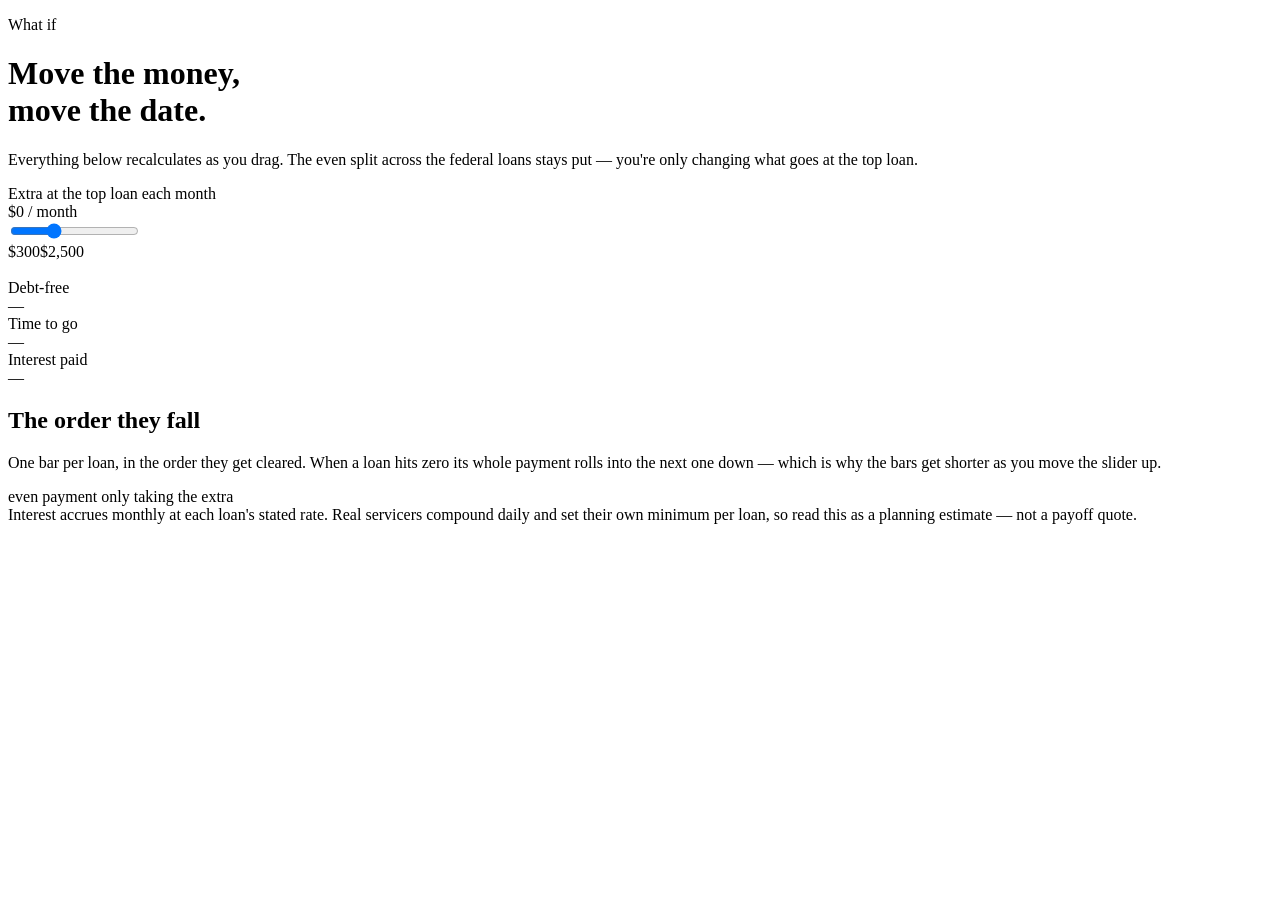
==== calculator.html @ 918f2539 "Rename Calculator.html to calculator.html" ====
<!DOCTYPE html>
<html lang="en">
<head>
<meta charset="utf-8">
<meta name="viewport" content="width=device-width, initial-scale=1">
<title>What if &middot; Paying It Down</title>
<link rel="preconnect" href="https://fonts.googleapis.com">
<link rel="preconnect" href="https://fonts.gstatic.com" crossorigin>
<link href="https://fonts.googleapis.com/css2?family=Archivo+Black&family=DM+Mono:wght@400;500&family=DM+Sans:opsz,wght@9..40,400;9..40,500;9..40,700&display=swap" rel="stylesheet">
<link rel="stylesheet" href="style.css">
</head>
<body>
<div class="wrap">
  <div id="nav"></div>

  <p class="eyebrow">What if</p>
  <h1 class="small">Move the money,<br>move the date.</h1>
  <p class="sub">Everything below recalculates as you drag. The even split across the federal loans
     stays put &mdash; you're only changing what goes at the top loan.</p>

  <div class="panel">
    <span class="panel-label">Extra at the top loan each month</span>
    <div class="amount"><span id="focus">$0</span><span class="per"> / month</span></div>
    <input type="range" id="slider" min="300" max="2500" step="25" value="1000"
           aria-label="Extra put toward the highest-rate loan each month">
    <div class="ticks"><span>$300</span><span>$2,500</span></div>

    <div class="tally">
      <span id="tFocus"></span><br>
      <span id="tSpread"></span>
      <span class="rule"></span>
      <b id="tTotal"></b>
    </div>

    <div class="stats" aria-live="polite">
      <div><div class="stat-k">Debt&#8209;free</div><div class="stat-v" id="sFree">&mdash;</div><div class="stat-d" id="dFree"></div></div>
      <div><div class="stat-k">Time to go</div><div class="stat-v" id="sTime">&mdash;</div><div class="stat-d" id="dTime"></div></div>
      <div><div class="stat-k">Interest paid</div><div class="stat-v" id="sInt">&mdash;</div><div class="stat-d" id="dInt"></div></div>
    </div>
  </div>

  <section class="sec">
    <h2>The order they fall</h2>
    <p class="sec-note">One bar per loan, in the order they get cleared. When a loan hits zero its
       whole payment rolls into the next one down &mdash; which is why the bars get shorter as you
       move the slider up.</p>
    <div class="legend">
      <span><i class="chip pale"></i> even payment only</span>
      <span><i class="chip solid"></i> taking the extra</span>
    </div>
    <div class="ladder" id="ladder"></div>
    <div class="axis"><span></span><span></span>
      <div class="axis-line"><span id="axStart"></span><span id="axEnd"></span></div>
      <span></span>
    </div>
  </section>

  <div id="give"></div>

  <footer>
    Interest accrues monthly at each loan's stated rate. Real servicers compound daily and set
    their own minimum per loan, so read this as a planning estimate &mdash; not a payoff quote.
  </footer>
</div>

<script src="data.js"></script>
<script src="engine.js"></script>
<script>
(function(){
  var cfg = window.LOAN_DATA, P = window.Payoff;
  var SPREAD = cfg.spreadMonthly || 0;

  document.getElementById('nav').innerHTML = P.nav('calculator');
  document.getElementById('give').innerHTML = P.giveSection(cfg);

  var ordered = P.order(cfg.loans);
  var ladder = document.getElementById('ladder');
  ordered.forEach(function(l){
    var row = document.createElement('div');
    row.className = 'rung';
    row.innerHTML =
      '<span class="rung-name">' + l.name + '</span>' +
      '<span class="rung-apr">' + l.apr.toFixed(2) + '%</span>' +
      '<span class="rung-track"><span class="rung-bar"></span><span class="rung-focus"></span></span>' +
      '<span class="rung-when"></span>';
    ladder.appendChild(row);
  });
  var pales = ladder.querySelectorAll('.rung-bar');
  var hots  = ladder.querySelectorAll('.rung-focus');
  var whens = ladder.querySelectorAll('.rung-when');

  var base = P.simulate(cfg, cfg.focusMonthly, SPREAD);
  var slider = document.getElementById('slider');
  slider.value = cfg.focusMonthly;

  function draw(){
    var f = +slider.value;
    var r = P.simulate(cfg, f, SPREAD);

    document.getElementById('focus').textContent = P.money(f);
    document.getElementById('tFocus').textContent = P.money(f) + ' at the top loan';
    document.getElementById('tSpread').textContent = SPREAD
      ? P.money(SPREAD) + ' split evenly across the federal loans, from ' + P.monthLabel(cfg, r.splitAt)
      : 'no even split configured';
    document.getElementById('tTotal').textContent = P.money(f + SPREAD) + ' out the door each month';

    document.getElementById('sFree').textContent = r.ok ? P.monthLabel(cfg, r.months) : 'a very long time';
    var y = Math.floor(r.months / 12), mo = r.months % 12;
    document.getElementById('sTime').textContent = y ? (mo ? y + 'y ' + mo + 'm' : y + 'y') : mo + 'm';
    document.getElementById('dTime').textContent = r.months + ' payments';
    document.getElementById('sInt').textContent = P.money2(r.interest);

    var dm = base.months - r.months, di = base.interest - r.interest;
    var eF = document.getElementById('dFree'), eI = document.getElementById('dInt');
    if (f === cfg.focusMonthly){
      eF.textContent = 'the current plan'; eF.className = 'stat-d down';
      eI.textContent = 'the current plan'; eI.className = 'stat-d down';
    } else {
      eF.textContent = dm > 0 ? dm + ' months sooner' : dm < 0 ? (-dm) + ' months later' : 'same finish';
      eF.className = 'stat-d ' + (dm > 0 ? 'up' : 'down');
      eI.textContent = di > 0 ? P.money2(di) + ' saved' : di < 0 ? P.money2(-di) + ' more' : 'no change';
      eI.className = 'stat-d ' + (di > 0 ? 'up' : 'down');
    }

    var span = Math.max(r.months, 1);
    r.rows.forEach(function(row, i){
      var b = row.began || 1, e = row.done || r.months, h = row.hot;
      pales[i].style.left  = ((b - 1) / span * 100) + '%';
      pales[i].style.width = Math.max((e - b + 1) / span * 100, 1.4) + '%';
      if (h){
        hots[i].style.display = '';
        hots[i].style.left  = ((h - 1) / span * 100) + '%';
        hots[i].style.width = Math.max((e - h + 1) / span * 100, 1.4) + '%';
      } else {
        hots[i].style.display = 'none';
      }
      whens[i].textContent = row.done ? P.monthLabel(cfg, row.done) : '';
    });
    document.getElementById('axStart').textContent = P.monthLabel(cfg, 1);
    document.getElementById('axEnd').textContent = r.ok ? P.monthLabel(cfg, r.months) : '';
  }

  slider.addEventListener('input', draw);
  draw();
})();
</script>
</body>
</html>
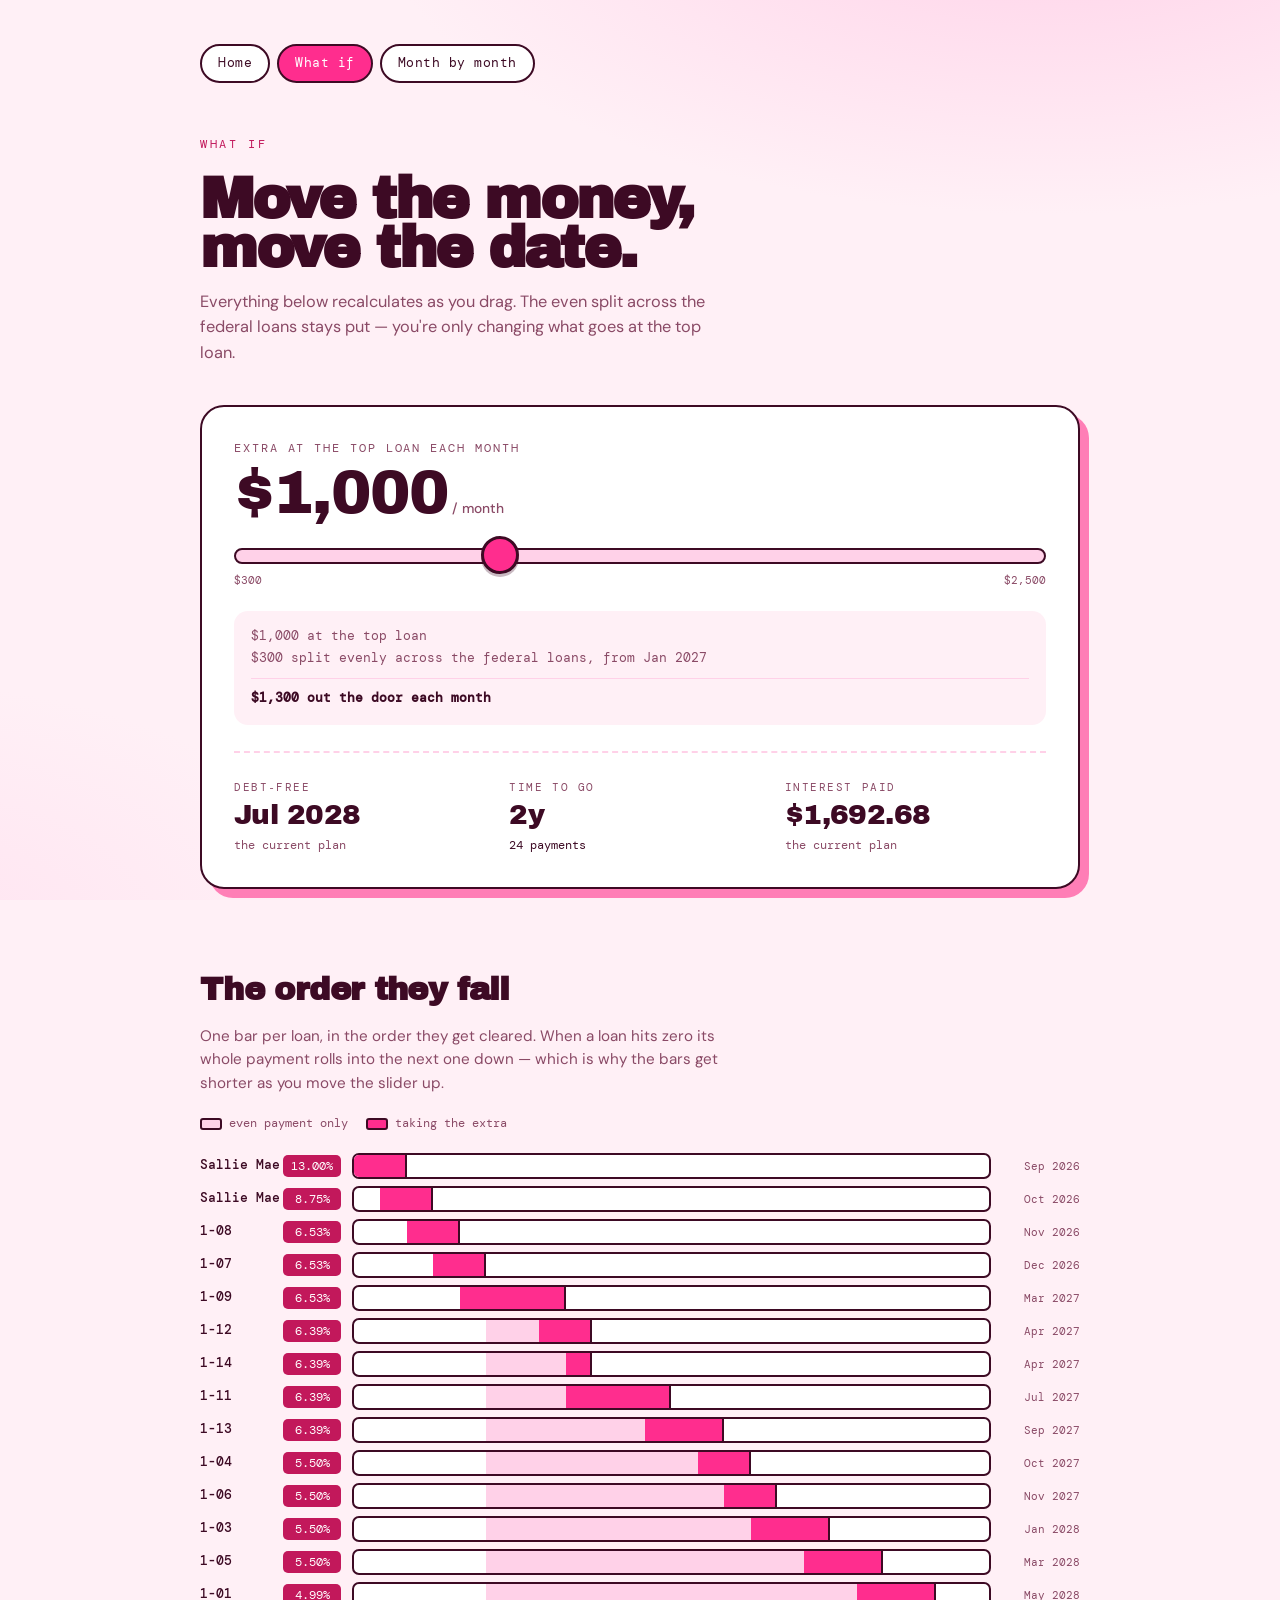
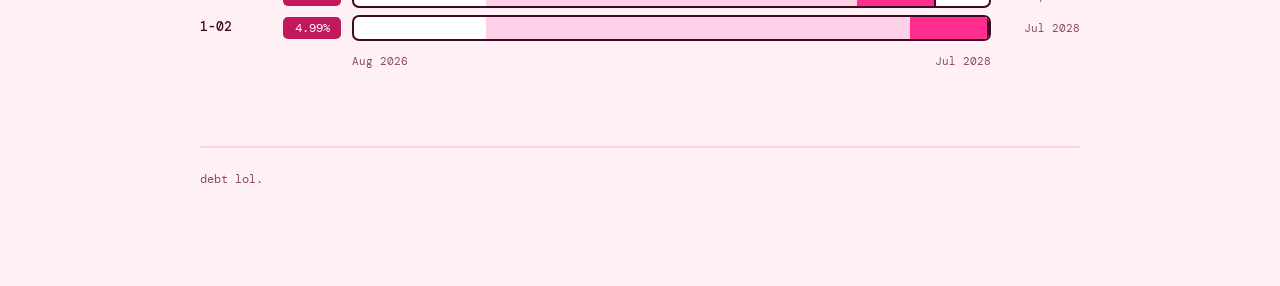
==== commit 756e9fe6: "Update calculator.html" ====
--- a/calculator.html
+++ b/calculator.html
@@ -58,8 +58,7 @@
   <div id="give"></div>
 
   <footer>
-    Interest accrues monthly at each loan's stated rate. Real servicers compound daily and set
-    their own minimum per loan, so read this as a planning estimate &mdash; not a payoff quote.
+debt lol.
   </footer>
 </div>
 
--- a/style.css
+++ b/style.css
@@ -0,0 +1,201 @@
+/* ============================================================
+   Shared styles. No need to edit this to change your numbers.
+   ============================================================ */
+
+:root{
+  --blush:#FFF0F6; --sherbet:#FFD1E8; --petal:#FFE4F1; --bubblegum:#FF7EB6;
+  --hot:#FF2D8E; --magenta:#C2185B; --plum:#8E0F45;
+  --ink:#3D0A24; --ink-soft:#8A4A66; --ink-faint:#C79AAF;
+  --display:'Archivo Black',system-ui,sans-serif;
+  --body:'DM Sans',system-ui,sans-serif;
+  --mono:'DM Mono',ui-monospace,monospace;
+}
+*{box-sizing:border-box}
+html,body{margin:0}
+body{
+  background:var(--blush); color:var(--ink); font-family:var(--body);
+  font-size:17px; line-height:1.55; -webkit-font-smoothing:antialiased;
+  background-image:
+    radial-gradient(1100px 520px at 82% -12%, var(--sherbet) 0%, transparent 62%),
+    radial-gradient(760px 420px at -8% 104%, var(--petal) 0%, transparent 60%);
+  background-attachment:fixed;
+}
+.wrap{max-width:960px;margin:0 auto;padding:clamp(22px,5vw,44px) clamp(20px,5vw,40px) 96px}
+.wrap.wide{max-width:1240px}
+
+/* ---------- nav ---------- */
+.nav{display:flex;flex-wrap:wrap;gap:7px;margin:0 0 clamp(28px,5vw,52px)}
+.nav-a{
+  font-family:var(--mono);font-size:12.5px;letter-spacing:.04em;text-decoration:none;
+  padding:8px 16px;border-radius:99px;border:2px solid var(--ink);
+  color:var(--ink);background:#fff;transition:transform .14s ease,background .14s ease;
+}
+.nav-a:hover{transform:translateY(-2px);background:var(--petal)}
+.nav-a.is-here{background:var(--hot);color:#fff;border-color:var(--ink)}
+.nav-a:focus-visible{outline:3px solid var(--magenta);outline-offset:2px}
+
+/* ---------- headers ---------- */
+.eyebrow{font-family:var(--mono);font-size:12px;letter-spacing:.22em;text-transform:uppercase;color:var(--magenta);margin:0 0 20px}
+h1{font-family:var(--display);font-size:clamp(3rem,12vw,7rem);line-height:.86;letter-spacing:-.035em;margin:0;color:var(--hot);font-variant-numeric:tabular-nums}
+h1.small{font-size:clamp(2.2rem,7vw,3.6rem);color:var(--ink)}
+h2{font-family:var(--display);font-size:clamp(1.4rem,4.2vw,2rem);letter-spacing:-.02em;margin:0;color:var(--ink)}
+h3{font-family:var(--body);font-weight:700;font-size:1.1rem;margin:0}
+.sub{margin:16px 0 0;max-width:48ch;color:var(--ink-soft);font-size:1.02rem}
+.sub b{color:var(--ink);font-weight:700}
+.sec{margin:clamp(48px,7vw,76px) 0 0}
+.sec-note{color:var(--ink-soft);font-size:.95rem;margin:10px 0 20px;max-width:56ch}
+
+/* ---------- progress ---------- */
+.prog{margin:30px 0 0}
+.prog-track{height:14px;border-radius:99px;background:#fff;border:2px solid var(--ink);overflow:hidden}
+.prog-fill{height:100%;background:var(--hot);width:0;transition:width .6s cubic-bezier(.2,.8,.2,1)}
+.prog-cap{font-family:var(--mono);font-size:12px;letter-spacing:.05em;color:var(--ink-soft);margin-top:8px}
+
+/* ---------- cards / panels ---------- */
+.panel{
+  margin:40px 0 0;padding:clamp(20px,4vw,32px);background:#fff;
+  border:2.5px solid var(--ink);border-radius:24px;box-shadow:9px 9px 0 var(--bubblegum);
+}
+.panel-label{font-family:var(--mono);font-size:12px;letter-spacing:.16em;text-transform:uppercase;color:var(--ink-soft);display:block;margin:0 0 6px}
+
+.next{
+  margin:36px 0 0;padding:clamp(20px,4vw,30px);border-radius:24px;
+  background:var(--ink);color:#fff;border:2.5px solid var(--ink);box-shadow:9px 9px 0 var(--sherbet);
+}
+.next .panel-label{color:var(--bubblegum)}
+.next-name{font-family:var(--display);font-size:clamp(1.9rem,6vw,2.8rem);line-height:1.05;letter-spacing:-.02em;color:var(--hot)}
+.next-line{font-family:var(--mono);font-size:12.5px;color:rgba(255,255,255,.82);margin-top:10px;line-height:1.8}
+.next-line b{color:#fff}
+
+/* ---------- stats ---------- */
+.stats{display:grid;grid-template-columns:repeat(auto-fit,minmax(148px,1fr));gap:14px;margin-top:26px;padding-top:26px;border-top:2px dashed var(--sherbet)}
+.stats.bare{margin-top:36px;padding-top:0;border-top:none}
+.stat-k{font-family:var(--mono);font-size:11px;letter-spacing:.14em;text-transform:uppercase;color:var(--ink-soft)}
+.stat-v{font-family:var(--display);font-size:1.75rem;line-height:1.15;letter-spacing:-.02em;margin-top:3px;font-variant-numeric:tabular-nums}
+.stat-d{font-family:var(--mono);font-size:12px;margin-top:5px;min-height:1.2em}
+.up{color:var(--magenta)}
+.down{color:var(--ink-soft)}
+
+/* ---------- slider ---------- */
+.amount{font-family:var(--display);font-size:clamp(2.3rem,8vw,3.8rem);line-height:1;letter-spacing:-.03em;color:var(--ink);font-variant-numeric:tabular-nums}
+.amount .per{font-family:var(--body);font-size:.86rem;font-weight:500;color:var(--ink-soft);letter-spacing:0}
+input[type=range]{-webkit-appearance:none;appearance:none;width:100%;margin:24px 0 6px;background:transparent;cursor:grab}
+input[type=range]:active{cursor:grabbing}
+input[type=range]::-webkit-slider-runnable-track{height:16px;border-radius:99px;background:var(--sherbet);border:2.5px solid var(--ink)}
+input[type=range]::-moz-range-track{height:16px;border-radius:99px;background:var(--sherbet);border:2.5px solid var(--ink)}
+input[type=range]::-webkit-slider-thumb{-webkit-appearance:none;width:38px;height:38px;border-radius:50%;background:var(--hot);border:3px solid var(--ink);margin-top:-14px;box-shadow:0 3px 0 rgba(61,10,36,.28)}
+input[type=range]::-moz-range-thumb{width:32px;height:32px;border-radius:50%;background:var(--hot);border:3px solid var(--ink)}
+input[type=range]:focus-visible{outline:none}
+input[type=range]:focus-visible::-webkit-slider-thumb{box-shadow:0 0 0 5px rgba(255,45,142,.35)}
+input[type=range]:focus-visible::-moz-range-thumb{box-shadow:0 0 0 5px rgba(255,45,142,.35)}
+.ticks{display:flex;justify-content:space-between;font-family:var(--mono);font-size:11px;color:var(--ink-soft)}
+.tally{margin:22px 0 0;padding:15px 17px;background:var(--blush);border-radius:14px;font-family:var(--mono);font-size:12.5px;line-height:1.75;color:var(--ink-soft)}
+.tally b{color:var(--ink)}
+.tally .rule{display:block;height:1px;background:var(--sherbet);margin:9px 0}
+
+/* ---------- ladder ---------- */
+.legend{display:flex;flex-wrap:wrap;gap:18px;margin:0 0 20px;font-family:var(--mono);font-size:11.5px;color:var(--ink-soft)}
+.legend span{display:flex;align-items:center;gap:7px}
+.chip{width:22px;height:12px;border:2px solid var(--ink);border-radius:3px;flex:none}
+.chip.pale{background:var(--sherbet)}
+.chip.solid{background:var(--hot)}
+.ladder{display:flex;flex-direction:column;gap:7px}
+.rung{display:grid;grid-template-columns:72px 58px 1fr 78px;align-items:center;gap:11px}
+.rung-name{font-family:var(--mono);font-size:12.5px;font-weight:500;white-space:nowrap}
+.rung-apr{font-family:var(--mono);font-size:12px;color:#fff;background:var(--magenta);padding:2px 0;border-radius:5px;text-align:center;font-variant-numeric:tabular-nums}
+.rung-track{position:relative;height:26px;background:#fff;border:2px solid var(--ink);border-radius:7px;overflow:hidden}
+.rung-bar,.rung-focus{position:absolute;top:0;bottom:0;transition:left .45s cubic-bezier(.2,.8,.2,1),width .45s cubic-bezier(.2,.8,.2,1)}
+.rung-bar{background:var(--sherbet)}
+.rung-focus{background:var(--hot);border-right:2px solid var(--ink)}
+.rung-when{font-family:var(--mono);font-size:11px;color:var(--ink-soft);text-align:right;white-space:nowrap;font-variant-numeric:tabular-nums}
+.axis{display:grid;grid-template-columns:72px 58px 1fr 78px;gap:11px;margin-top:12px}
+.axis-line{display:flex;justify-content:space-between;font-family:var(--mono);font-size:11px;color:var(--ink-soft)}
+
+/* ---------- doorways (home page links) ---------- */
+.doors{display:grid;grid-template-columns:repeat(auto-fit,minmax(240px,1fr));gap:16px;margin-top:26px}
+.door{
+  display:block;text-decoration:none;color:var(--ink);background:#fff;
+  border:2.5px solid var(--ink);border-radius:22px;padding:24px;
+  box-shadow:6px 6px 0 var(--bubblegum);transition:transform .16s ease,box-shadow .16s ease;
+}
+.door:hover{transform:translate(-3px,-3px);box-shadow:9px 9px 0 var(--bubblegum)}
+.door:focus-visible{outline:3px solid var(--magenta);outline-offset:3px}
+.door-k{font-family:var(--mono);font-size:11px;letter-spacing:.16em;text-transform:uppercase;color:var(--magenta)}
+.door h3{margin:8px 0 6px}
+.door p{margin:0;font-size:.94rem;color:var(--ink-soft)}
+
+/* ---------- schedule table ---------- */
+.tools{display:flex;flex-wrap:wrap;gap:10px;align-items:center;margin:0 0 20px}
+.seg{display:flex;border:2px solid var(--ink);border-radius:99px;overflow:hidden;background:#fff}
+.seg button{
+  font-family:var(--mono);font-size:12px;letter-spacing:.04em;border:none;background:none;
+  padding:8px 15px;cursor:pointer;color:var(--ink);
+}
+.seg button+button{border-left:2px solid var(--ink)}
+.seg button[aria-pressed=true]{background:var(--hot);color:#fff}
+.seg button:focus-visible{outline:3px solid var(--magenta);outline-offset:-3px}
+.mini{
+  font-family:var(--mono);font-size:12px;background:#fff;color:var(--ink);
+  border:2px solid var(--ink);border-radius:99px;padding:8px 16px;cursor:pointer;
+}
+.mini:hover{background:var(--petal)}
+.mini:focus-visible{outline:3px solid var(--magenta);outline-offset:2px}
+
+.sheet-scroll{
+  overflow:auto;border:2.5px solid var(--ink);border-radius:18px;background:#fff;
+  max-height:78vh;-webkit-overflow-scrolling:touch;
+}
+table.sheet{border-collapse:separate;border-spacing:0;font-family:var(--mono);font-size:11.5px;white-space:nowrap}
+table.sheet th,table.sheet td{padding:6px 9px;border-right:1px solid var(--petal);border-bottom:1px solid var(--petal);font-variant-numeric:tabular-nums;font-weight:400}
+table.sheet thead th{
+  position:sticky;top:0;z-index:3;background:var(--ink);color:#fff;
+  text-align:right;font-size:11px;letter-spacing:.04em;border-bottom:2px solid var(--ink);
+}
+table.sheet thead th.corner{left:0;z-index:5;text-align:left}
+table.sheet thead th.tot{background:var(--plum)}
+table.sheet tbody th{
+  position:sticky;left:0;z-index:2;background:#fff;text-align:left;
+  border-right:2px solid var(--ink);
+}
+table.sheet tbody th .nm{font-weight:500}
+table.sheet tbody th .rt{color:var(--magenta);margin-left:7px}
+table.sheet td{text-align:right;color:var(--ink-faint)}
+table.sheet td.has{color:var(--ink);background:var(--petal)}
+table.sheet td.focus{background:var(--hot);color:#fff}
+table.sheet td.clear{box-shadow:inset 0 -3px 0 var(--ink)}
+table.sheet td.tot,table.sheet tbody th.tot{background:var(--sherbet);color:var(--ink);border-left:2px solid var(--ink)}
+table.sheet tfoot th,table.sheet tfoot td{
+  position:sticky;bottom:0;z-index:3;background:var(--sherbet);color:var(--ink);
+  border-top:2px solid var(--ink);font-weight:500;
+}
+table.sheet tfoot th{left:0;z-index:5;text-align:left}
+table.sheet tbody tr.gone th{color:var(--ink-faint)}
+.sheet-hint{font-family:var(--mono);font-size:11.5px;color:var(--ink-soft);margin:12px 0 0}
+
+/* ---------- give ---------- */
+.give{
+  margin:clamp(48px,7vw,76px) 0 0;padding:clamp(22px,4vw,36px);background:var(--hot);
+  border:2.5px solid var(--ink);border-radius:24px;box-shadow:9px 9px 0 var(--ink);color:#fff;
+}
+.give h2{color:#fff}
+.give p{margin:12px 0 22px;max-width:48ch;color:rgba(255,255,255,.93)}
+.btn{display:inline-block;font-weight:700;font-size:1rem;background:#fff;color:var(--ink);text-decoration:none;padding:14px 26px;border-radius:99px;border:2.5px solid var(--ink);transition:transform .15s ease}
+.btn:hover{transform:translate(-2px,-2px)}
+.btn:focus-visible{outline:3px solid var(--ink);outline-offset:3px}
+.thanks{margin:32px 0 0;padding-top:22px;border-top:2px dashed rgba(255,255,255,.45)}
+.thanks-k{font-family:var(--mono);font-size:11px;letter-spacing:.14em;text-transform:uppercase;color:rgba(255,255,255,.85)}
+.thanks-list{display:flex;flex-wrap:wrap;gap:8px;margin:12px 0 0;padding:0;list-style:none}
+.thanks-list li{font-family:var(--mono);font-size:12.5px;background:rgba(255,255,255,.16);border:1.5px solid rgba(255,255,255,.5);border-radius:99px;padding:5px 13px}
+
+footer{margin:clamp(48px,7vw,76px) 0 0;font-family:var(--mono);font-size:11.5px;color:var(--ink-soft);line-height:1.75;border-top:2px solid var(--sherbet);padding-top:22px}
+
+@media (max-width:600px){
+  .rung,.axis{grid-template-columns:58px 50px 1fr;gap:8px}
+  .rung-name,.rung-apr{font-size:11px}
+  .rung-when,.axis>span:last-child{display:none}
+  .panel,.door{box-shadow:5px 5px 0 var(--bubblegum)}
+  .next{box-shadow:5px 5px 0 var(--sherbet)}
+  .give{box-shadow:5px 5px 0 var(--ink)}
+  .sheet-scroll{max-height:70vh}
+}
+@media (prefers-reduced-motion:reduce){*{transition:none!important}}
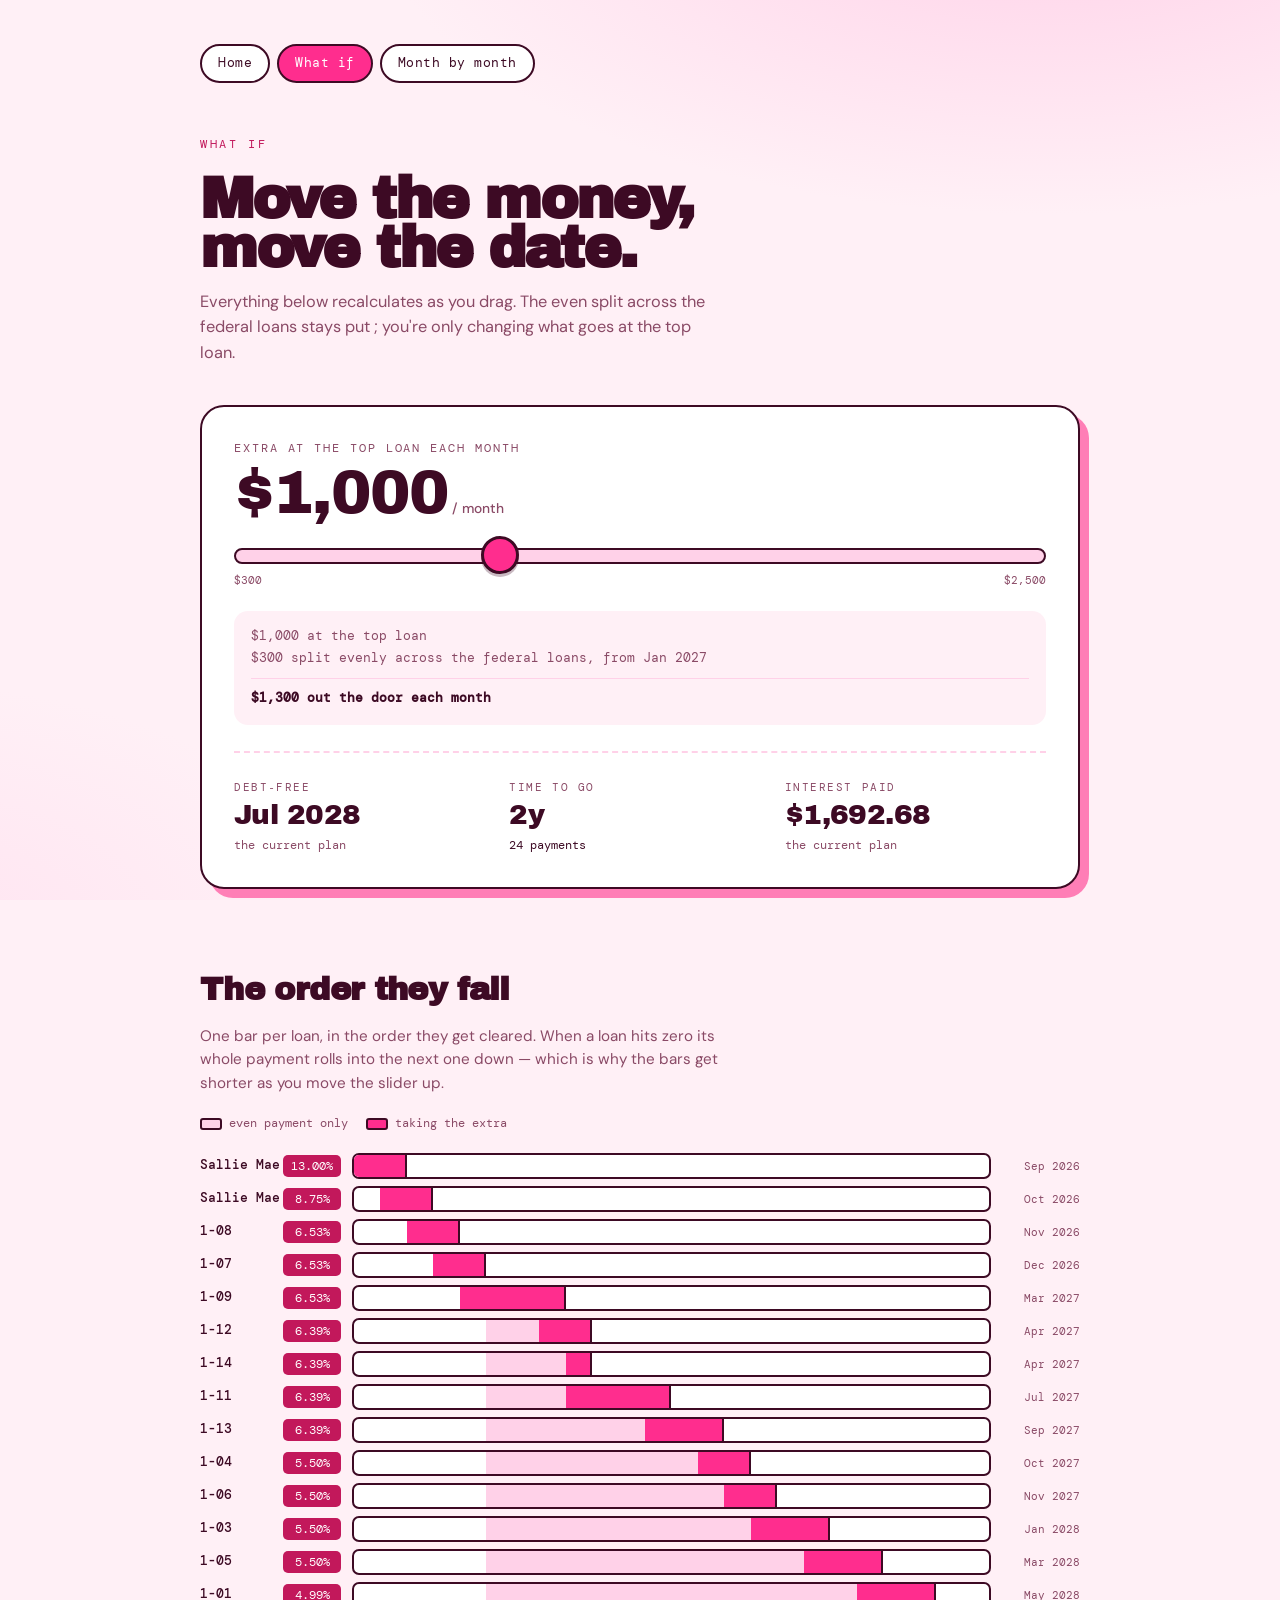
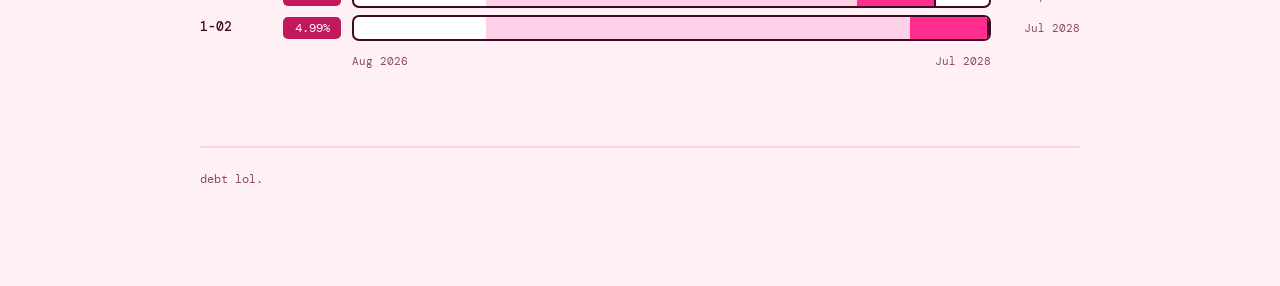
==== commit 893b5737: "Update calculator.html" ====
--- a/calculator.html
+++ b/calculator.html
@@ -16,7 +16,7 @@
   <p class="eyebrow">What if</p>
   <h1 class="small">Move the money,<br>move the date.</h1>
   <p class="sub">Everything below recalculates as you drag. The even split across the federal loans
-     stays put &mdash; you're only changing what goes at the top loan.</p>
+     stays put ; you're only changing what goes at the top loan.</p>
 
   <div class="panel">
     <span class="panel-label">Extra at the top loan each month</span>
@@ -33,7 +33,7 @@
     </div>
 
     <div class="stats" aria-live="polite">
-      <div><div class="stat-k">Debt&#8209;free</div><div class="stat-v" id="sFree">&mdash;</div><div class="stat-d" id="dFree"></div></div>
+      <div><div class="stat-k">Debt&#8209;free</div><div class="stat-v" id="sFree">;</div><div class="stat-d" id="dFree"></div></div>
       <div><div class="stat-k">Time to go</div><div class="stat-v" id="sTime">&mdash;</div><div class="stat-d" id="dTime"></div></div>
       <div><div class="stat-k">Interest paid</div><div class="stat-v" id="sInt">&mdash;</div><div class="stat-d" id="dInt"></div></div>
     </div>
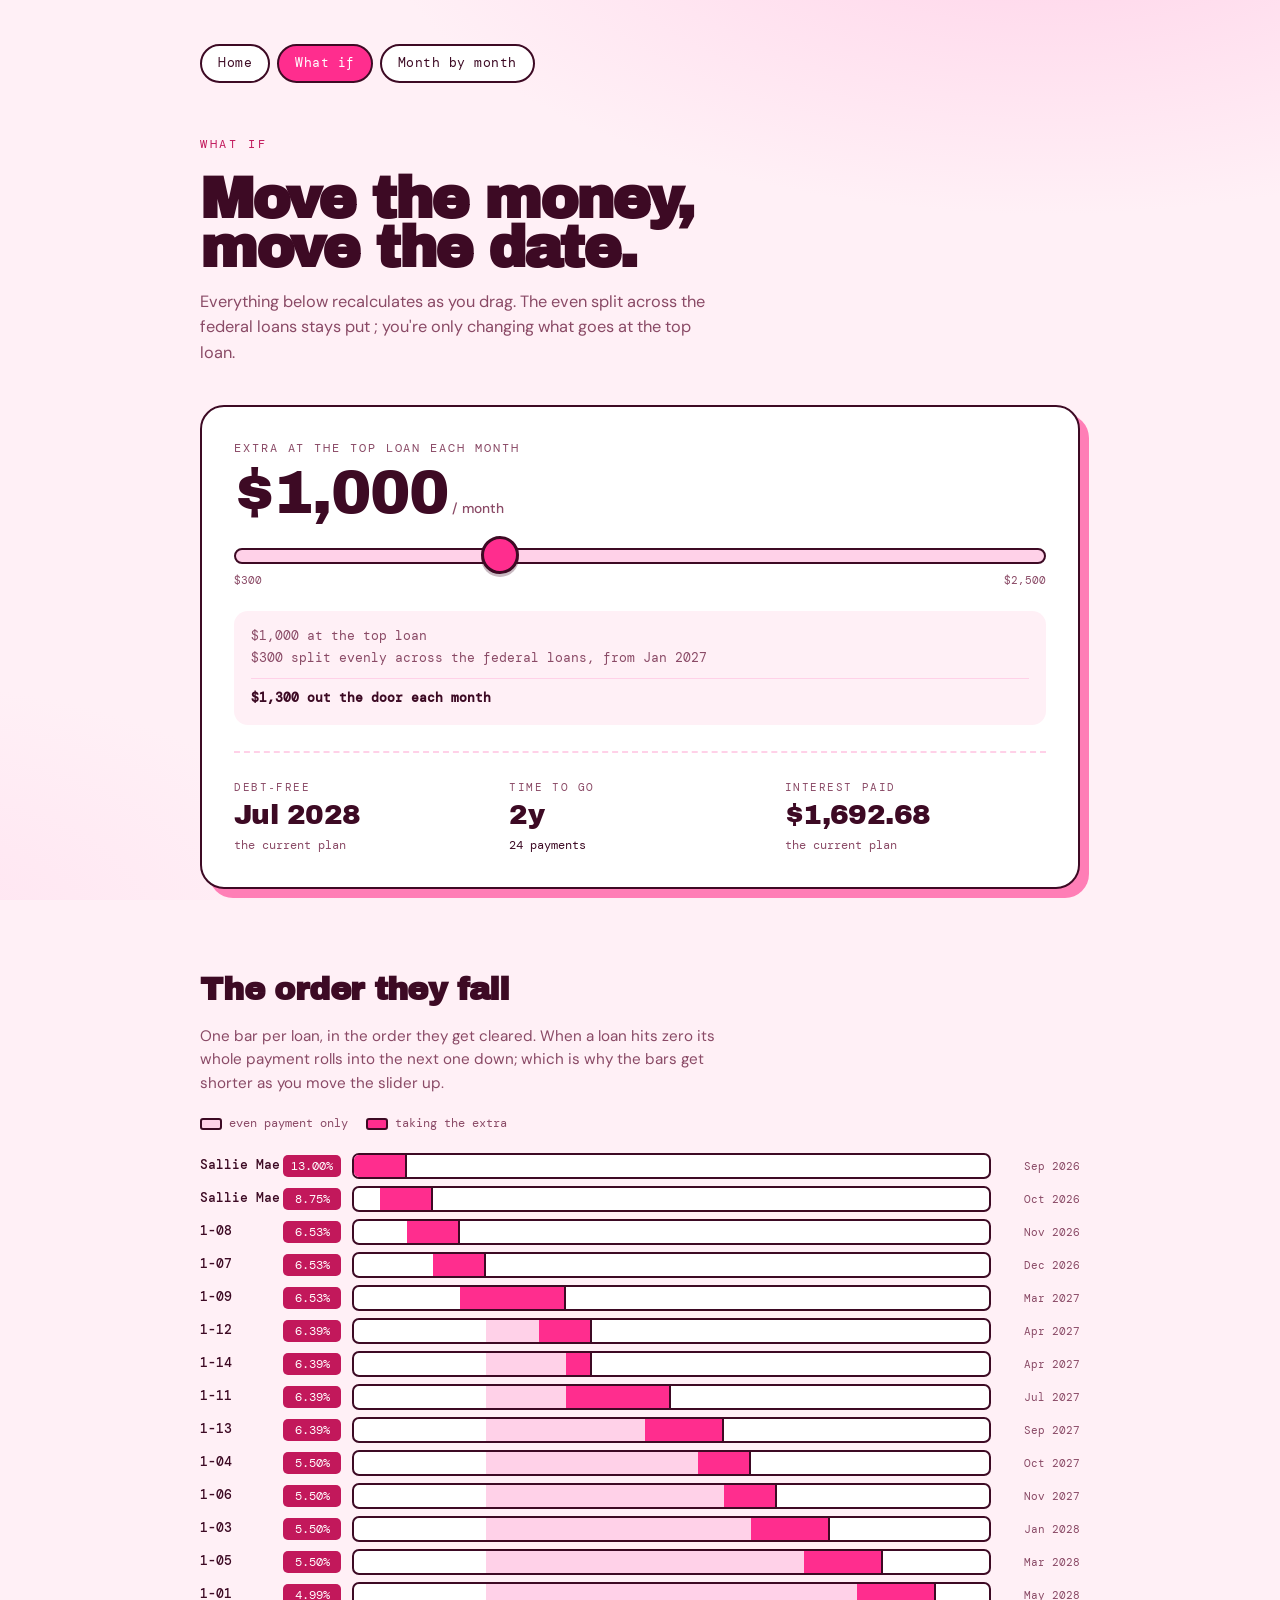
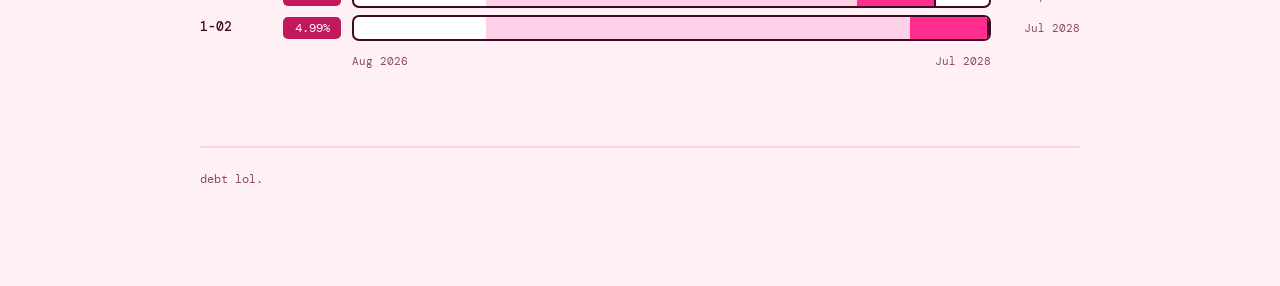
==== commit f4780d76: "Update calculator.html" ====
--- a/calculator.html
+++ b/calculator.html
@@ -42,7 +42,7 @@
   <section class="sec">
     <h2>The order they fall</h2>
     <p class="sec-note">One bar per loan, in the order they get cleared. When a loan hits zero its
-       whole payment rolls into the next one down &mdash; which is why the bars get shorter as you
+       whole payment rolls into the next one down; which is why the bars get shorter as you
        move the slider up.</p>
     <div class="legend">
       <span><i class="chip pale"></i> even payment only</span>
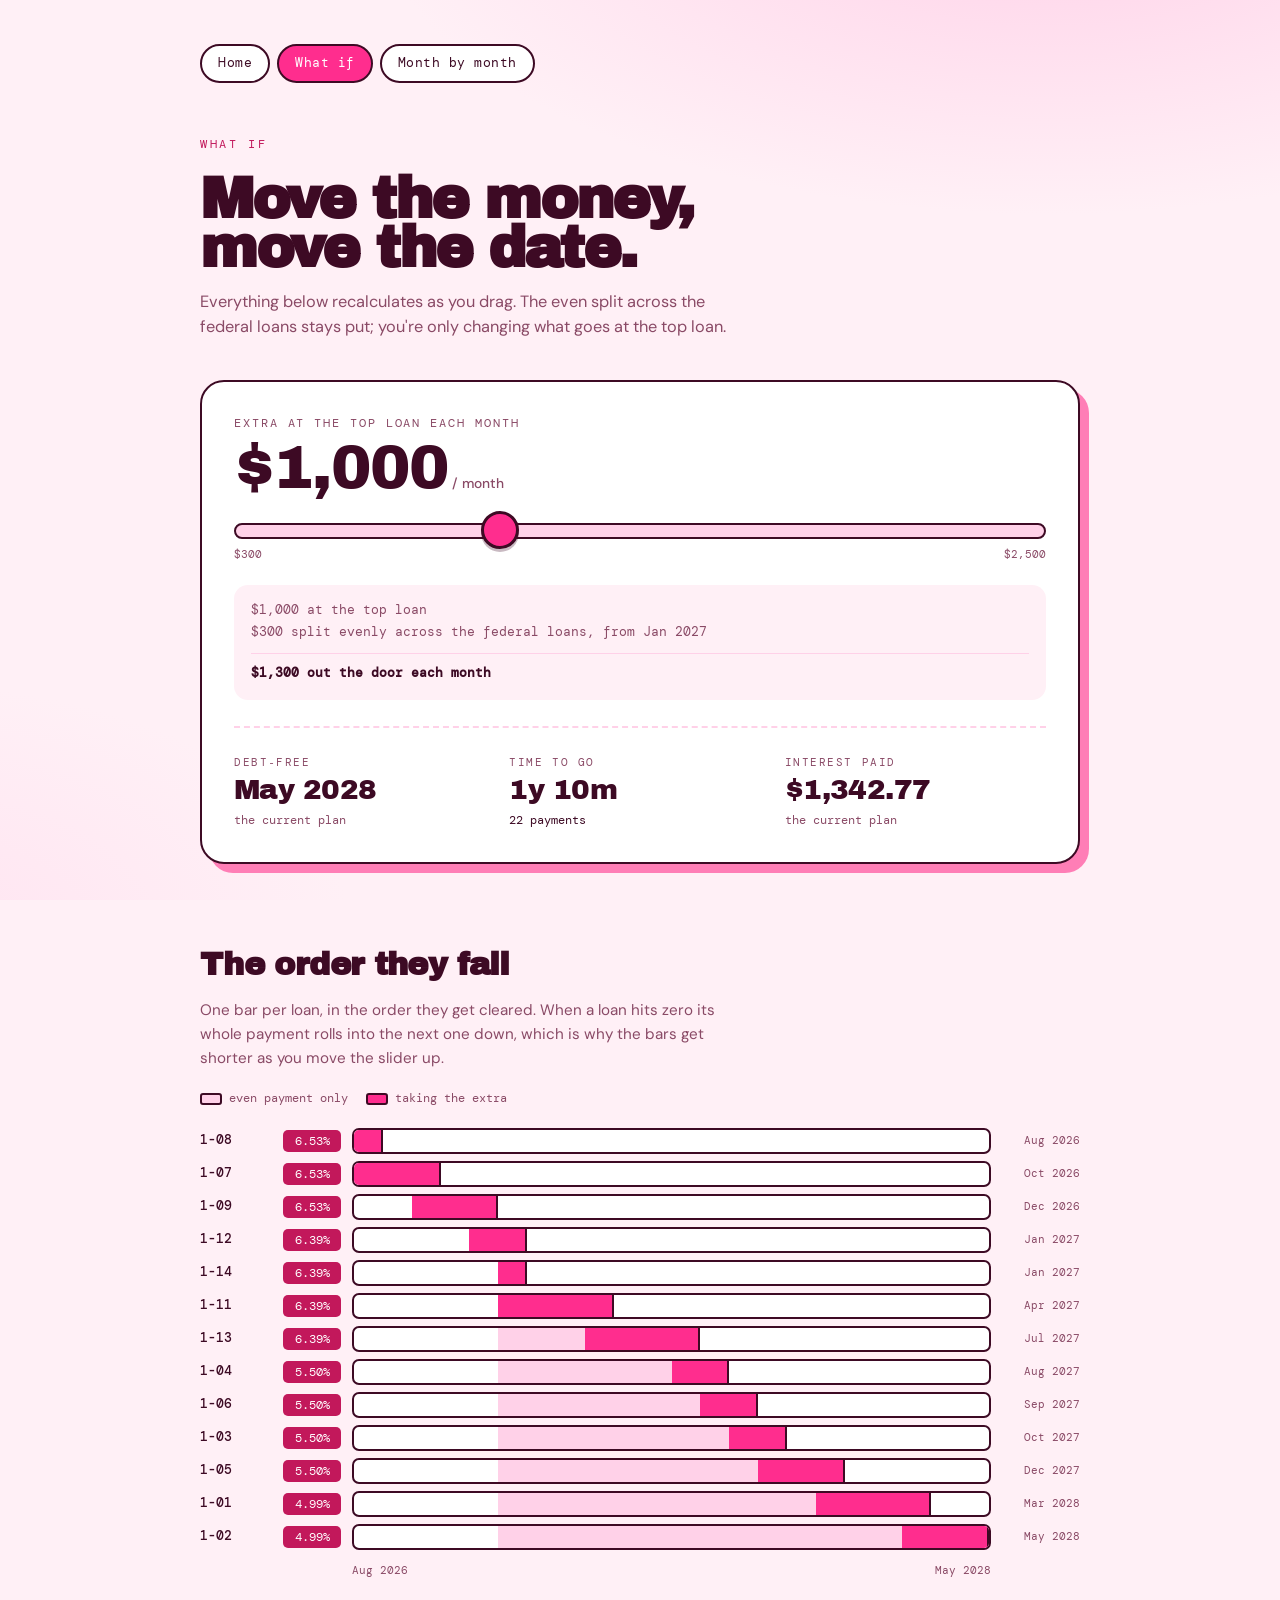
==== commit a454d72b: "Update calculator.html" ====
--- a/calculator.html
+++ b/calculator.html
@@ -12,37 +12,37 @@
 <body>
 <div class="wrap">
   <div id="nav"></div>
-
+ 
   <p class="eyebrow">What if</p>
   <h1 class="small">Move the money,<br>move the date.</h1>
   <p class="sub">Everything below recalculates as you drag. The even split across the federal loans
-     stays put ; you're only changing what goes at the top loan.</p>
-
+     stays put; you're only changing what goes at the top loan.</p>
+ 
   <div class="panel">
     <span class="panel-label">Extra at the top loan each month</span>
     <div class="amount"><span id="focus">$0</span><span class="per"> / month</span></div>
     <input type="range" id="slider" min="300" max="2500" step="25" value="1000"
            aria-label="Extra put toward the highest-rate loan each month">
     <div class="ticks"><span>$300</span><span>$2,500</span></div>
-
+ 
     <div class="tally">
       <span id="tFocus"></span><br>
       <span id="tSpread"></span>
       <span class="rule"></span>
       <b id="tTotal"></b>
     </div>
-
+ 
     <div class="stats" aria-live="polite">
-      <div><div class="stat-k">Debt&#8209;free</div><div class="stat-v" id="sFree">;</div><div class="stat-d" id="dFree"></div></div>
-      <div><div class="stat-k">Time to go</div><div class="stat-v" id="sTime">&mdash;</div><div class="stat-d" id="dTime"></div></div>
-      <div><div class="stat-k">Interest paid</div><div class="stat-v" id="sInt">&mdash;</div><div class="stat-d" id="dInt"></div></div>
+      <div><div class="stat-k">Debt&#8209;free</div><div class="stat-v" id="sFree">&hellip;</div><div class="stat-d" id="dFree"></div></div>
+      <div><div class="stat-k">Time to go</div><div class="stat-v" id="sTime">&hellip;</div><div class="stat-d" id="dTime"></div></div>
+      <div><div class="stat-k">Interest paid</div><div class="stat-v" id="sInt">&hellip;</div><div class="stat-d" id="dInt"></div></div>
     </div>
   </div>
-
+ 
   <section class="sec">
     <h2>The order they fall</h2>
     <p class="sec-note">One bar per loan, in the order they get cleared. When a loan hits zero its
-       whole payment rolls into the next one down; which is why the bars get shorter as you
+       whole payment rolls into the next one down, which is why the bars get shorter as you
        move the slider up.</p>
     <div class="legend">
       <span><i class="chip pale"></i> even payment only</span>
@@ -54,24 +54,21 @@
       <span></span>
     </div>
   </section>
-
+ 
   <div id="give"></div>
-
-  <footer>
-debt lol.
-  </footer>
+ 
 </div>
-
+ 
 <script src="data.js"></script>
 <script src="engine.js"></script>
 <script>
 (function(){
   var cfg = window.LOAN_DATA, P = window.Payoff;
   var SPREAD = cfg.spreadMonthly || 0;
-
+ 
   document.getElementById('nav').innerHTML = P.nav('calculator');
   document.getElementById('give').innerHTML = P.giveSection(cfg);
-
+ 
   var ordered = P.order(cfg.loans);
   var ladder = document.getElementById('ladder');
   ordered.forEach(function(l){
@@ -87,28 +84,28 @@
   var pales = ladder.querySelectorAll('.rung-bar');
   var hots  = ladder.querySelectorAll('.rung-focus');
   var whens = ladder.querySelectorAll('.rung-when');
-
+ 
   var base = P.simulate(cfg, cfg.focusMonthly, SPREAD);
   var slider = document.getElementById('slider');
   slider.value = cfg.focusMonthly;
-
+ 
   function draw(){
     var f = +slider.value;
     var r = P.simulate(cfg, f, SPREAD);
-
+ 
     document.getElementById('focus').textContent = P.money(f);
     document.getElementById('tFocus').textContent = P.money(f) + ' at the top loan';
     document.getElementById('tSpread').textContent = SPREAD
       ? P.money(SPREAD) + ' split evenly across the federal loans, from ' + P.monthLabel(cfg, r.splitAt)
       : 'no even split configured';
     document.getElementById('tTotal').textContent = P.money(f + SPREAD) + ' out the door each month';
-
+ 
     document.getElementById('sFree').textContent = r.ok ? P.monthLabel(cfg, r.months) : 'a very long time';
     var y = Math.floor(r.months / 12), mo = r.months % 12;
     document.getElementById('sTime').textContent = y ? (mo ? y + 'y ' + mo + 'm' : y + 'y') : mo + 'm';
     document.getElementById('dTime').textContent = r.months + ' payments';
     document.getElementById('sInt').textContent = P.money2(r.interest);
-
+ 
     var dm = base.months - r.months, di = base.interest - r.interest;
     var eF = document.getElementById('dFree'), eI = document.getElementById('dInt');
     if (f === cfg.focusMonthly){
@@ -120,7 +117,7 @@
       eI.textContent = di > 0 ? P.money2(di) + ' saved' : di < 0 ? P.money2(-di) + ' more' : 'no change';
       eI.className = 'stat-d ' + (di > 0 ? 'up' : 'down');
     }
-
+ 
     var span = Math.max(r.months, 1);
     r.rows.forEach(function(row, i){
       var b = row.began || 1, e = row.done || r.months, h = row.hot;
@@ -138,10 +135,11 @@
     document.getElementById('axStart').textContent = P.monthLabel(cfg, 1);
     document.getElementById('axEnd').textContent = r.ok ? P.monthLabel(cfg, r.months) : '';
   }
-
+ 
   slider.addEventListener('input', draw);
   draw();
 })();
 </script>
 </body>
 </html>
+ 
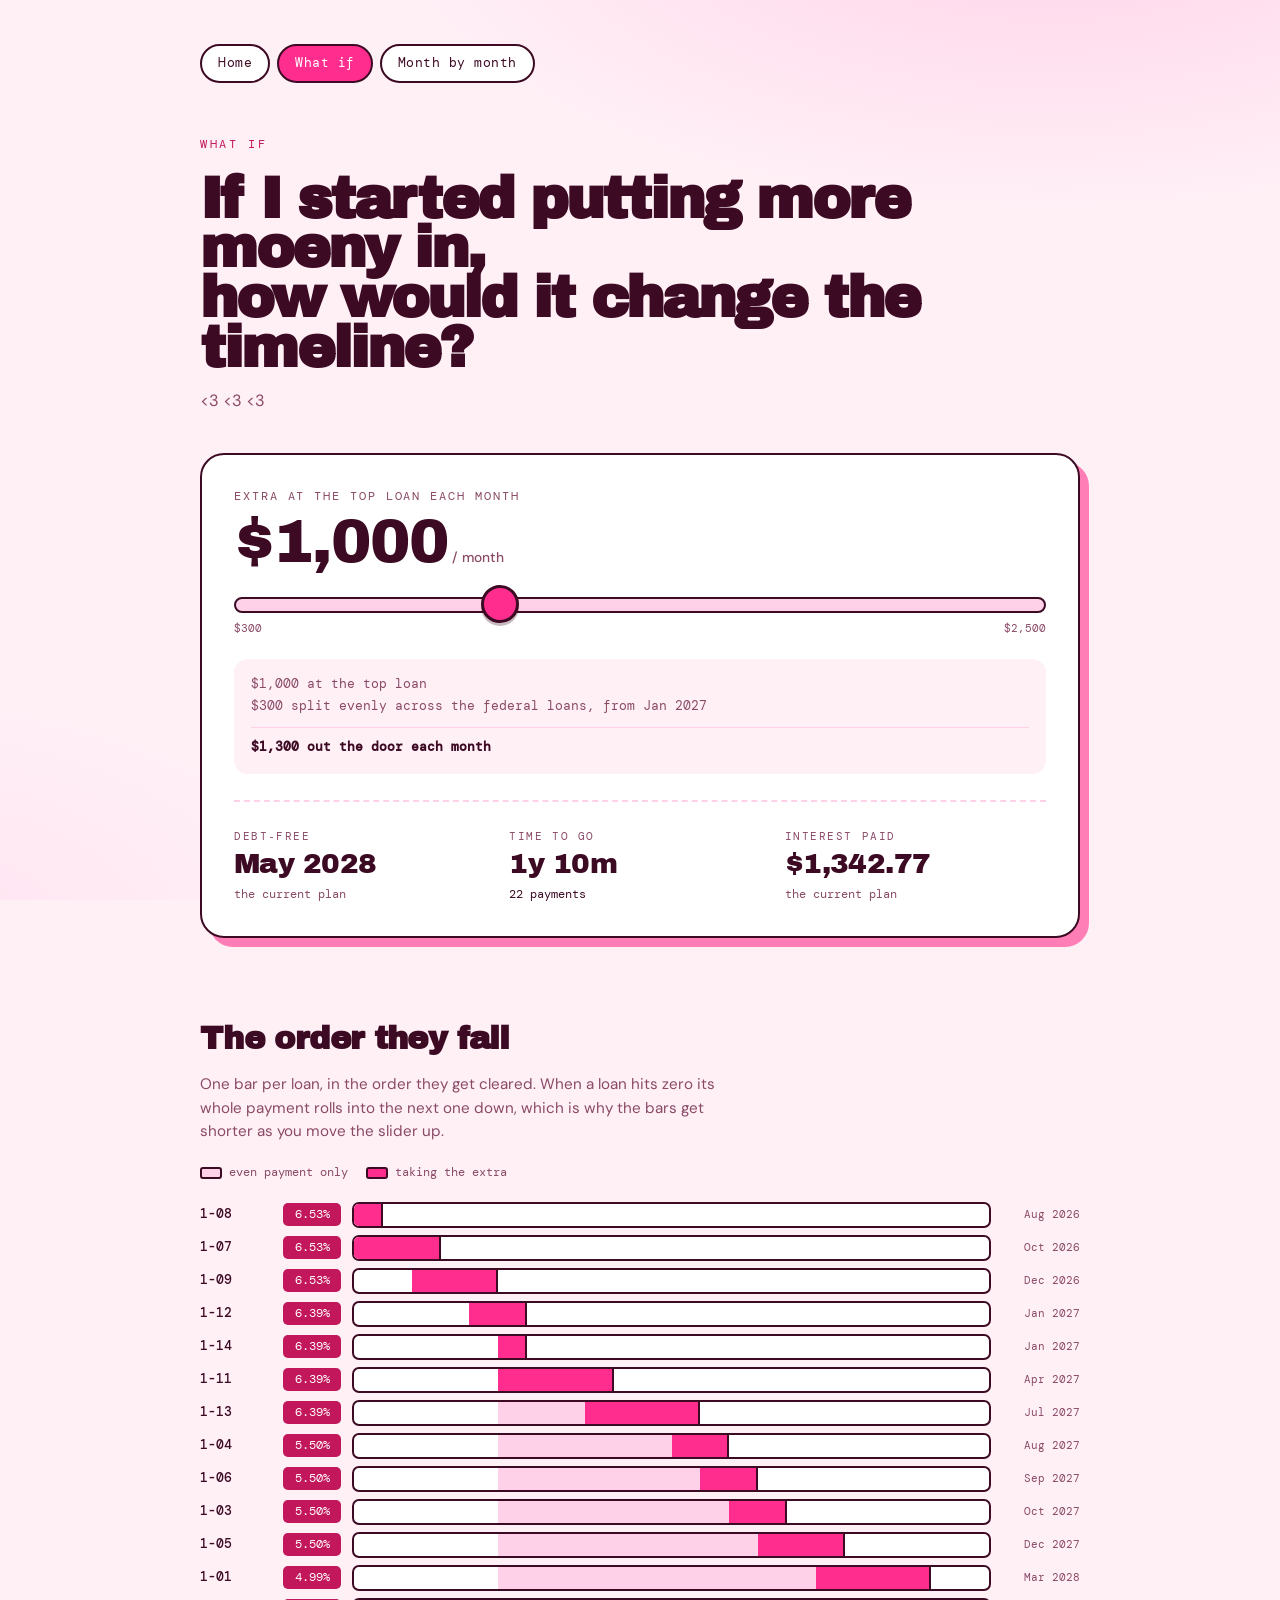
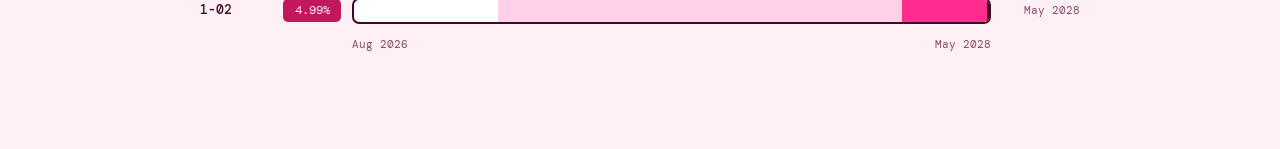
==== commit 77a9876a: "Update calculator.html" ====
--- a/calculator.html
+++ b/calculator.html
@@ -14,9 +14,8 @@
   <div id="nav"></div>
  
   <p class="eyebrow">What if</p>
-  <h1 class="small">Move the money,<br>move the date.</h1>
-  <p class="sub">Everything below recalculates as you drag. The even split across the federal loans
-     stays put; you're only changing what goes at the top loan.</p>
+  <h1 class="small">If I started putting more moeny in,<br>how would it change the timeline?</h1>
+  <p class="sub"> <3 <3 <3 </p>
  
   <div class="panel">
     <span class="panel-label">Extra at the top loan each month</span>
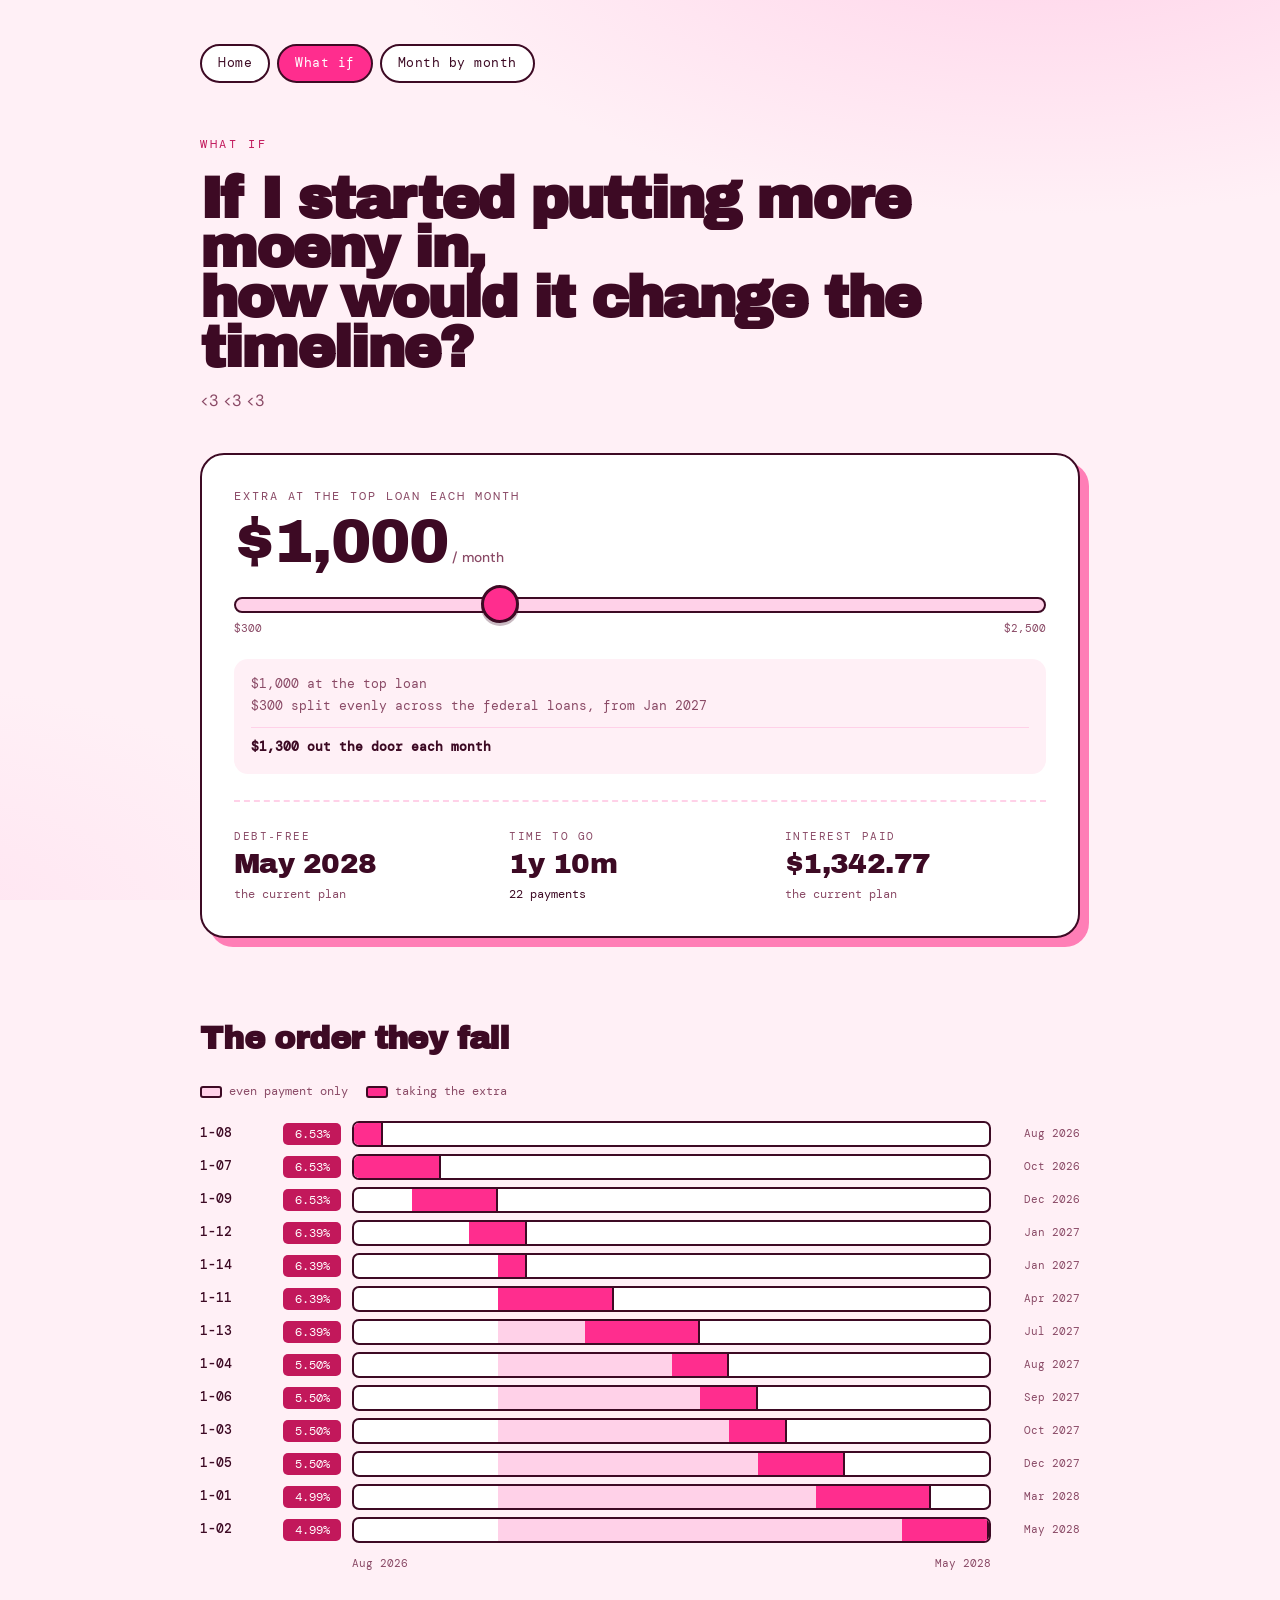
==== commit 3e6efcb8: "Update calculator.html" ====
--- a/calculator.html
+++ b/calculator.html
@@ -40,9 +40,7 @@
  
   <section class="sec">
     <h2>The order they fall</h2>
-    <p class="sec-note">One bar per loan, in the order they get cleared. When a loan hits zero its
-       whole payment rolls into the next one down, which is why the bars get shorter as you
-       move the slider up.</p>
+    <p class="sec-note"></p>
     <div class="legend">
       <span><i class="chip pale"></i> even payment only</span>
       <span><i class="chip solid"></i> taking the extra</span>
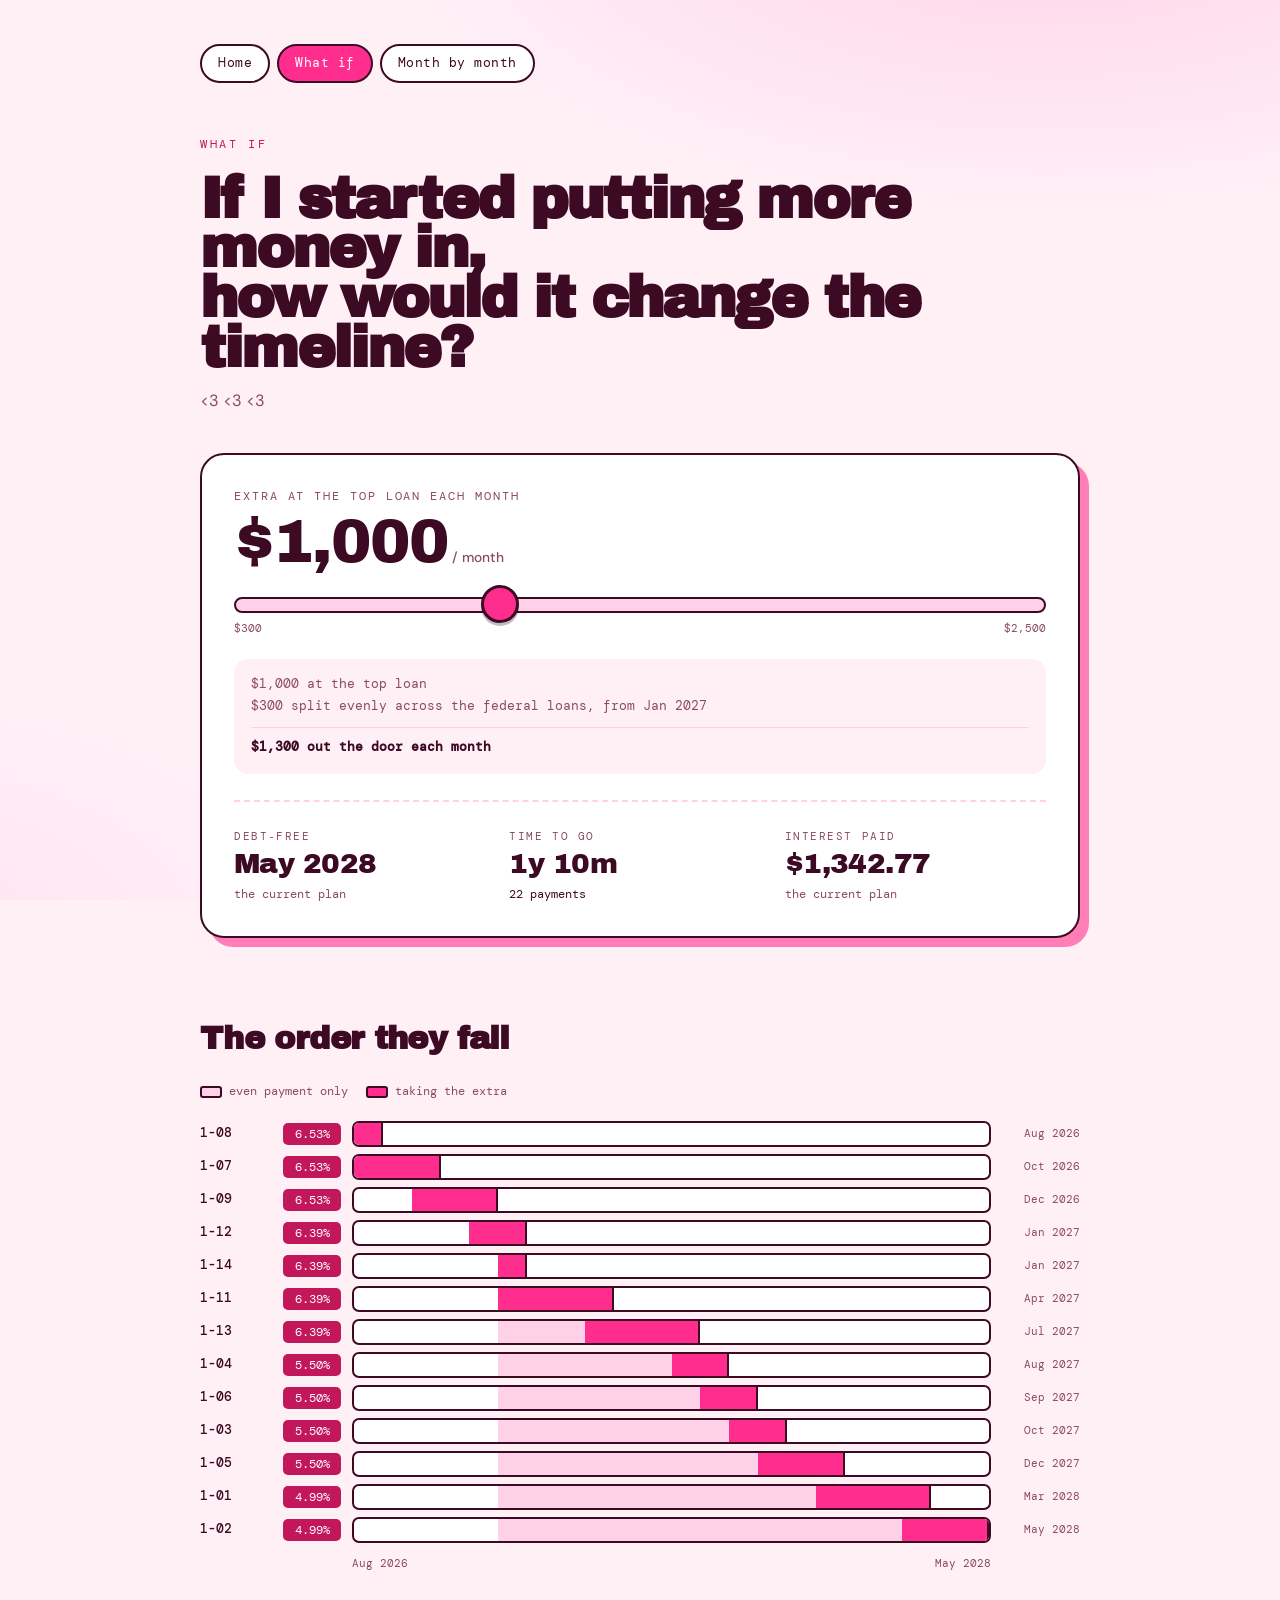
==== commit a817aae1: "Update calculator.html" ====
--- a/calculator.html
+++ b/calculator.html
@@ -14,7 +14,7 @@
   <div id="nav"></div>
  
   <p class="eyebrow">What if</p>
-  <h1 class="small">If I started putting more moeny in,<br>how would it change the timeline?</h1>
+  <h1 class="small">If I started putting more money in,<br>how would it change the timeline?</h1>
   <p class="sub"> <3 <3 <3 </p>
  
   <div class="panel">
